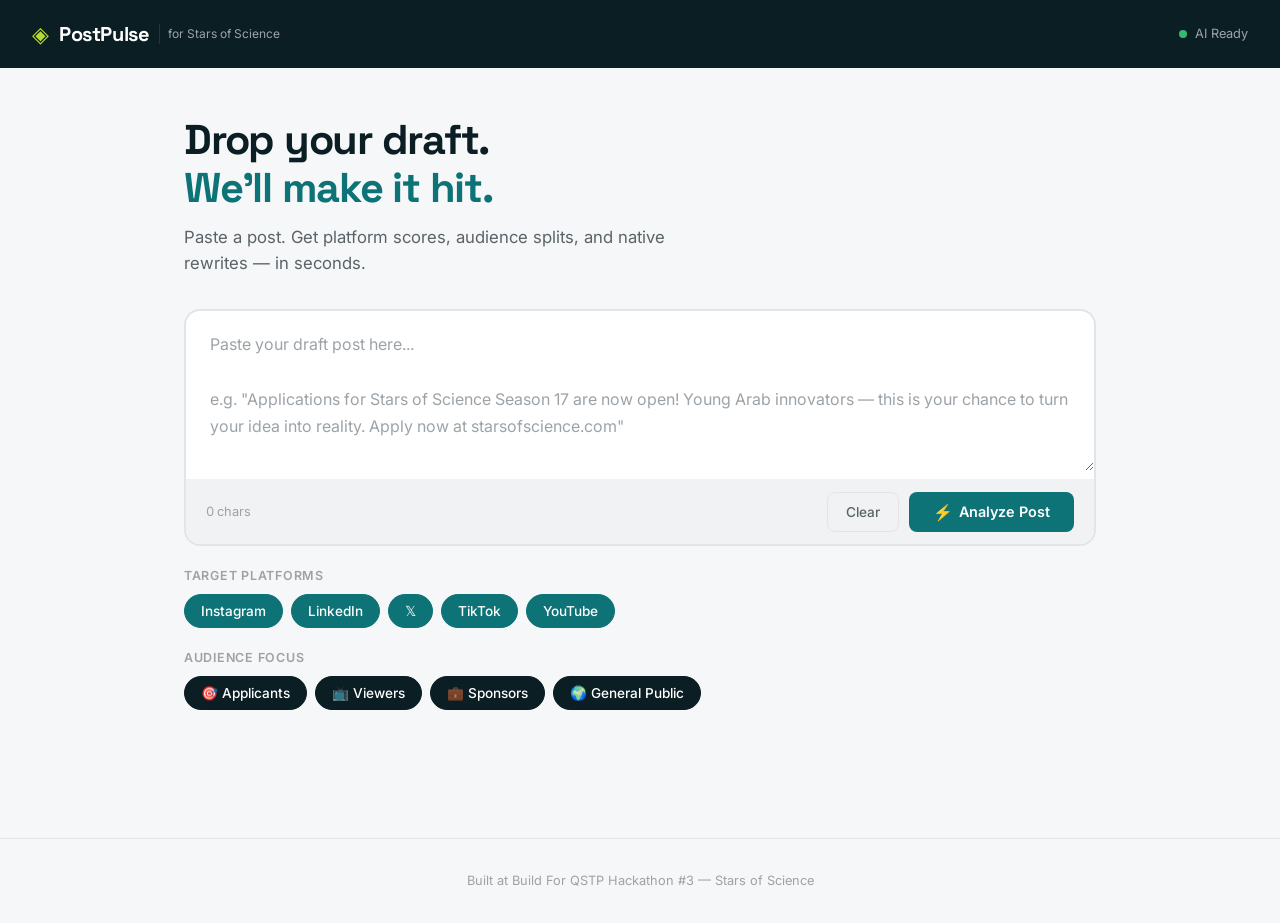
==== index.html @ 99a1c7c1 "front end" ====
<!DOCTYPE html>
<html lang="en">
<head>
  <meta charset="UTF-8">
  <meta name="viewport" content="width=device-width, initial-scale=1.0">
  <title>PostPulse — AI Content Optimizer for Stars of Science</title>
  <link rel="stylesheet" href="styles.css">
  <link rel="preconnect" href="https://fonts.googleapis.com">
  <link href="https://fonts.googleapis.com/css2?family=Inter:wght@400;500;600;700&family=Space+Grotesk:wght@500;700&display=swap" rel="stylesheet">
</head>
<body>

  <!-- TOP BAR -->
  <nav class="topbar">
    <div class="topbar-left">
      <span class="logo-mark">◈</span>
      <span class="logo-text">PostPulse</span>
      <span class="logo-tag">for Stars of Science</span>
    </div>
    <div class="topbar-right">
      <span class="status-dot"></span>
      <span class="status-text">AI Ready</span>
    </div>
  </nav>

  <!-- HERO INPUT -->
  <main>
    <section class="input-section">
      <div class="input-header">
        <h1>Drop your draft.<br><span class="accent">We'll make it hit.</span></h1>
        <p class="subtitle">Paste a post. Get platform scores, audience splits, and native rewrites — in seconds.</p>
      </div>

      <div class="input-area">
        <div class="input-box">
          <textarea id="draft-input" placeholder="Paste your draft post here...&#10;&#10;e.g. &quot;Applications for Stars of Science Season 17 are now open! Young Arab innovators — this is your chance to turn your idea into reality. Apply now at starsofscience.com&quot;"></textarea>
          <div class="input-meta">
            <span class="char-count"><span id="char-count">0</span> chars</span>
            <div class="input-actions">
              <button class="btn-secondary" id="btn-clear">Clear</button>
              <button class="btn-primary" id="btn-analyze">
                <span class="btn-icon">⚡</span> Analyze Post
              </button>
            </div>
          </div>
        </div>

        <div class="platform-select">
          <span class="platform-select-label">Target platforms</span>
          <div class="platform-chips">
            <button class="chip active" data-platform="instagram">Instagram</button>
            <button class="chip active" data-platform="linkedin">LinkedIn</button>
            <button class="chip active" data-platform="x">𝕏</button>
            <button class="chip active" data-platform="tiktok">TikTok</button>
            <button class="chip active" data-platform="youtube">YouTube</button>
          </div>
        </div>

        <div class="audience-select">
          <span class="platform-select-label">Audience focus</span>
          <div class="platform-chips">
            <button class="chip-audience active" data-audience="applicants">🎯 Applicants</button>
            <button class="chip-audience active" data-audience="viewers">📺 Viewers</button>
            <button class="chip-audience active" data-audience="sponsors">💼 Sponsors</button>
            <button class="chip-audience active" data-audience="public">🌍 General Public</button>
          </div>
        </div>
      </div>
    </section>

    <!-- LOADING STATE -->
    <section class="loading-section hidden" id="loading-section">
      <div class="loader-ring"></div>
      <p class="loading-text">Scoring across platforms...</p>
    </section>

    <!-- RESULTS -->
    <section class="results-section hidden" id="results-section">

      <!-- OVERALL SCORE -->
      <div class="results-header">
        <h2>Score Breakdown</h2>
        <p class="results-sub">How your post stacks up on each platform</p>
      </div>

      <div class="score-grid" id="score-grid">
        <!-- filled by JS -->
      </div>

      <!-- DETAIL PANEL -->
      <div class="detail-panel hidden" id="detail-panel">
        <div class="detail-header">
          <h3 id="detail-platform-name">Instagram</h3>
          <div class="detail-score-big" id="detail-score-big">82</div>
        </div>
        <div class="detail-body">
          <div class="detail-breakdown" id="detail-breakdown">
            <!-- filled by JS -->
          </div>
          <div class="detail-suggestions" id="detail-suggestions">
            <!-- filled by JS -->
          </div>
        </div>
      </div>

      <!-- AUDIENCE SPLITS -->
      <div class="audience-section">
        <div class="results-header">
          <h2>Audience Rewrites</h2>
          <p class="results-sub">Same message, tailored for each segment</p>
        </div>
        <div class="audience-grid" id="audience-grid">
          <!-- filled by JS -->
        </div>
      </div>

      <!-- PLATFORM NATIVE REWRITES -->
      <div class="native-section">
        <div class="results-header">
          <h2>Platform-Native Versions</h2>
          <p class="results-sub">Adapted for how each feed actually works</p>
        </div>
        <div class="native-grid" id="native-grid">
          <!-- filled by JS -->
        </div>
      </div>

      <!-- POSTING SCHEDULE -->
      <div class="schedule-section">
        <div class="results-header">
          <h2>Optimal Posting Schedule</h2>
          <p class="results-sub">Best times for MENA audiences — by platform</p>
        </div>
        <div class="schedule-grid" id="schedule-grid">
          <!-- filled by JS -->
        </div>
      </div>

    </section>
  </main>

  <footer class="site-footer">
    <p>Built at Build For QSTP Hackathon #3 — Stars of Science</p>
  </footer>

  <script src="app.js"></script>
</body>
</html>
---- styles.css ----
/* ============================
   POSTPULSE — STYLES
   ============================ */

:root {
  --teal:       #0D7377;
  --teal-dark:  #095456;
  --teal-light: #E8F5F5;
  --lime:       #B8D930;
  --lime-soft:  #E9F2B0;
  --dark:       #0A1E24;
  --dark-mid:   #1A3A42;
  --surface:    #F5F7F8;
  --white:      #FFFFFF;
  --gray-100:   #F0F2F3;
  --gray-200:   #E2E5E7;
  --gray-400:   #9CA3A8;
  --gray-600:   #5A6368;
  --gray-800:   #2C3539;
  --red:        #E8463A;
  --orange:     #F09A3E;
  --green:      #34B872;
  --blue:       #3A8FE8;
  --purple:     #8B5CF6;
  --pink:       #E84693;

  --font-display: 'Space Grotesk', sans-serif;
  --font-body:    'Inter', sans-serif;

  --radius-sm: 8px;
  --radius-md: 12px;
  --radius-lg: 16px;
  --radius-xl: 24px;
}

/* ---- RESET ---- */
*, *::before, *::after { box-sizing: border-box; margin: 0; padding: 0; }
html { font-size: 16px; scroll-behavior: smooth; }
body {
  font-family: var(--font-body);
  background: var(--surface);
  color: var(--gray-800);
  line-height: 1.6;
  -webkit-font-smoothing: antialiased;
}

/* ---- TOPBAR ---- */
.topbar {
  display: flex;
  align-items: center;
  justify-content: space-between;
  padding: 16px 32px;
  background: var(--dark);
  color: var(--white);
  position: sticky;
  top: 0;
  z-index: 100;
}
.topbar-left { display: flex; align-items: center; gap: 10px; }
.logo-mark {
  font-size: 1.4rem;
  color: var(--lime);
}
.logo-text {
  font-family: var(--font-display);
  font-weight: 700;
  font-size: 1.25rem;
  letter-spacing: -0.02em;
}
.logo-tag {
  font-size: 0.75rem;
  color: var(--gray-400);
  padding-left: 8px;
  border-left: 1px solid var(--dark-mid);
}
.topbar-right { display: flex; align-items: center; gap: 8px; }
.status-dot {
  width: 8px; height: 8px;
  background: var(--green);
  border-radius: 50%;
  animation: pulse-dot 2s infinite;
}
.status-text { font-size: 0.8rem; color: var(--gray-400); }

@keyframes pulse-dot {
  0%, 100% { opacity: 1; }
  50% { opacity: 0.4; }
}

/* ---- MAIN ---- */
main {
  max-width: 960px;
  margin: 0 auto;
  padding: 48px 24px 80px;
}

/* ---- INPUT SECTION ---- */
.input-section { margin-bottom: 48px; }

.input-header { margin-bottom: 32px; }
.input-header h1 {
  font-family: var(--font-display);
  font-size: 2.6rem;
  font-weight: 700;
  line-height: 1.15;
  color: var(--dark);
  letter-spacing: -0.03em;
}
.accent { color: var(--teal); }
.subtitle {
  margin-top: 12px;
  font-size: 1.05rem;
  color: var(--gray-600);
  max-width: 520px;
}

.input-area {
  display: flex;
  flex-direction: column;
  gap: 20px;
}

.input-box {
  background: var(--white);
  border: 2px solid var(--gray-200);
  border-radius: var(--radius-lg);
  overflow: hidden;
  transition: border-color 0.2s;
}
.input-box:focus-within {
  border-color: var(--teal);
}

.input-box textarea {
  width: 100%;
  min-height: 160px;
  padding: 20px 24px;
  border: none;
  outline: none;
  font-family: var(--font-body);
  font-size: 1rem;
  color: var(--gray-800);
  resize: vertical;
  line-height: 1.7;
  background: transparent;
}
.input-box textarea::placeholder {
  color: var(--gray-400);
}

.input-meta {
  display: flex;
  align-items: center;
  justify-content: space-between;
  padding: 12px 20px;
  border-top: 1px solid var(--gray-100);
  background: var(--gray-100);
}
.char-count {
  font-size: 0.8rem;
  color: var(--gray-400);
  font-variant-numeric: tabular-nums;
}
.input-actions { display: flex; gap: 10px; }

/* ---- BUTTONS ---- */
.btn-primary {
  display: inline-flex;
  align-items: center;
  gap: 6px;
  padding: 10px 24px;
  background: var(--teal);
  color: var(--white);
  border: none;
  border-radius: var(--radius-sm);
  font-family: var(--font-body);
  font-size: 0.9rem;
  font-weight: 600;
  cursor: pointer;
  transition: background 0.15s, transform 0.1s;
}
.btn-primary:hover { background: var(--teal-dark); }
.btn-primary:active { transform: scale(0.97); }
.btn-primary:disabled {
  opacity: 0.5;
  cursor: not-allowed;
}

.btn-secondary {
  padding: 10px 18px;
  background: transparent;
  color: var(--gray-600);
  border: 1px solid var(--gray-200);
  border-radius: var(--radius-sm);
  font-family: var(--font-body);
  font-size: 0.85rem;
  font-weight: 500;
  cursor: pointer;
  transition: background 0.15s;
}
.btn-secondary:hover { background: var(--gray-200); }

.btn-icon { font-size: 1rem; }

/* ---- CHIPS ---- */
.platform-select, .audience-select {
  display: flex;
  flex-direction: column;
  gap: 8px;
}
.platform-select-label {
  font-size: 0.78rem;
  font-weight: 600;
  text-transform: uppercase;
  letter-spacing: 0.06em;
  color: var(--gray-400);
}
.platform-chips {
  display: flex;
  flex-wrap: wrap;
  gap: 8px;
}

.chip, .chip-audience {
  padding: 8px 16px;
  border-radius: 100px;
  border: 1.5px solid var(--gray-200);
  background: var(--white);
  font-family: var(--font-body);
  font-size: 0.85rem;
  font-weight: 500;
  color: var(--gray-600);
  cursor: pointer;
  transition: all 0.15s;
  user-select: none;
}
.chip:hover, .chip-audience:hover {
  border-color: var(--teal);
  color: var(--teal);
}
.chip.active {
  background: var(--teal);
  border-color: var(--teal);
  color: var(--white);
}
.chip-audience.active {
  background: var(--dark);
  border-color: var(--dark);
  color: var(--white);
}

/* ---- LOADING ---- */
.loading-section {
  display: flex;
  flex-direction: column;
  align-items: center;
  gap: 20px;
  padding: 60px 0;
}
.loader-ring {
  width: 48px; height: 48px;
  border: 4px solid var(--gray-200);
  border-top-color: var(--teal);
  border-radius: 50%;
  animation: spin 0.8s linear infinite;
}
@keyframes spin { to { transform: rotate(360deg); } }

.loading-text {
  font-size: 0.95rem;
  color: var(--gray-400);
  animation: loading-fade 1.5s ease-in-out infinite;
}
@keyframes loading-fade {
  0%, 100% { opacity: 0.5; }
  50% { opacity: 1; }
}

/* ---- RESULTS ---- */
.results-section { animation: fade-up 0.4s ease-out; }
@keyframes fade-up {
  from { opacity: 0; transform: translateY(20px); }
  to { opacity: 1; transform: translateY(0); }
}

.results-header {
  margin-bottom: 20px;
  margin-top: 48px;
}
.results-header:first-child { margin-top: 0; }
.results-header h2 {
  font-family: var(--font-display);
  font-size: 1.6rem;
  font-weight: 700;
  color: var(--dark);
  letter-spacing: -0.02em;
}
.results-sub {
  font-size: 0.9rem;
  color: var(--gray-400);
  margin-top: 4px;
}

/* ---- SCORE GRID ---- */
.score-grid {
  display: grid;
  grid-template-columns: repeat(auto-fit, minmax(160px, 1fr));
  gap: 14px;
}

.score-card {
  background: var(--white);
  border: 2px solid var(--gray-200);
  border-radius: var(--radius-md);
  padding: 24px 20px;
  text-align: center;
  cursor: pointer;
  transition: all 0.2s;
  position: relative;
  overflow: hidden;
}
.score-card::before {
  content: '';
  position: absolute;
  top: 0; left: 0; right: 0;
  height: 4px;
  background: var(--card-accent, var(--teal));
}
.score-card:hover {
  border-color: var(--card-accent, var(--teal));
  transform: translateY(-2px);
  box-shadow: 0 8px 24px rgba(0,0,0,0.06);
}
.score-card.selected {
  border-color: var(--card-accent, var(--teal));
  box-shadow: 0 8px 24px rgba(0,0,0,0.08);
}

.score-platform-name {
  font-size: 0.8rem;
  font-weight: 600;
  text-transform: uppercase;
  letter-spacing: 0.05em;
  color: var(--gray-400);
  margin-bottom: 12px;
}
.score-number {
  font-family: var(--font-display);
  font-size: 2.8rem;
  font-weight: 700;
  line-height: 1;
  margin-bottom: 8px;
}
.score-label {
  font-size: 0.78rem;
  font-weight: 500;
  padding: 3px 10px;
  border-radius: 100px;
  display: inline-block;
}
.score-label.great { background: #DFFBE9; color: #1B7D3E; }
.score-label.good  { background: #E0F2FE; color: #1A6DB0; }
.score-label.okay  { background: #FEF3C7; color: #92640C; }
.score-label.weak  { background: #FEE2E2; color: #B91C1C; }

/* ---- DETAIL PANEL ---- */
.detail-panel {
  background: var(--white);
  border: 2px solid var(--gray-200);
  border-radius: var(--radius-lg);
  margin-top: 20px;
  overflow: hidden;
  animation: fade-up 0.3s ease-out;
}
.detail-header {
  display: flex;
  align-items: center;
  justify-content: space-between;
  padding: 24px 28px;
  background: var(--dark);
  color: var(--white);
}
.detail-header h3 {
  font-family: var(--font-display);
  font-size: 1.2rem;
  font-weight: 700;
}
.detail-score-big {
  font-family: var(--font-display);
  font-size: 2rem;
  font-weight: 700;
  color: var(--lime);
}
.detail-body {
  padding: 28px;
  display: grid;
  grid-template-columns: 1fr 1fr;
  gap: 28px;
}

.detail-breakdown h4,
.detail-suggestions h4 {
  font-size: 0.78rem;
  font-weight: 600;
  text-transform: uppercase;
  letter-spacing: 0.05em;
  color: var(--gray-400);
  margin-bottom: 16px;
}

.breakdown-row {
  display: flex;
  align-items: center;
  justify-content: space-between;
  padding: 10px 0;
  border-bottom: 1px solid var(--gray-100);
}
.breakdown-row:last-child { border-bottom: none; }
.breakdown-label {
  font-size: 0.88rem;
  font-weight: 500;
  color: var(--gray-800);
}
.breakdown-bar-wrap {
  display: flex;
  align-items: center;
  gap: 10px;
  width: 55%;
}
.breakdown-bar {
  flex: 1;
  height: 6px;
  background: var(--gray-100);
  border-radius: 3px;
  overflow: hidden;
}
.breakdown-bar-fill {
  height: 100%;
  border-radius: 3px;
  transition: width 0.6s ease-out;
}
.breakdown-score {
  font-size: 0.82rem;
  font-weight: 600;
  font-variant-numeric: tabular-nums;
  color: var(--gray-600);
  min-width: 28px;
  text-align: right;
}

.suggestion-item {
  display: flex;
  gap: 10px;
  padding: 12px 0;
  border-bottom: 1px solid var(--gray-100);
}
.suggestion-item:last-child { border-bottom: none; }
.suggestion-icon {
  flex-shrink: 0;
  width: 24px;
  height: 24px;
  border-radius: 50%;
  display: flex;
  align-items: center;
  justify-content: center;
  font-size: 0.75rem;
  margin-top: 2px;
}
.suggestion-icon.fix  { background: #FEE2E2; color: var(--red); }
.suggestion-icon.tip  { background: #FEF3C7; color: #92640C; }
.suggestion-icon.good { background: #DFFBE9; color: #1B7D3E; }
.suggestion-text {
  font-size: 0.88rem;
  line-height: 1.5;
  color: var(--gray-600);
}

/* ---- AUDIENCE GRID ---- */
.audience-grid {
  display: grid;
  grid-template-columns: repeat(auto-fit, minmax(420px, 1fr));
  gap: 16px;
}

.audience-card {
  background: var(--white);
  border: 2px solid var(--gray-200);
  border-radius: var(--radius-md);
  overflow: hidden;
  transition: border-color 0.2s;
}
.audience-card:hover { border-color: var(--teal); }

.audience-card-header {
  padding: 14px 20px;
  display: flex;
  align-items: center;
  justify-content: space-between;
  border-bottom: 1px solid var(--gray-100);
}
.audience-card-title {
  font-weight: 600;
  font-size: 0.92rem;
  color: var(--dark);
}
.audience-card-tag {
  font-size: 0.72rem;
  font-weight: 600;
  text-transform: uppercase;
  letter-spacing: 0.05em;
  padding: 3px 10px;
  border-radius: 100px;
  background: var(--teal-light);
  color: var(--teal);
}
.audience-card-body {
  padding: 18px 20px;
}
.audience-card-text {
  font-size: 0.9rem;
  color: var(--gray-600);
  line-height: 1.65;
  white-space: pre-wrap;
}
.audience-card-footer {
  padding: 12px 20px;
  display: flex;
  gap: 8px;
  border-top: 1px solid var(--gray-100);
}
.copy-btn {
  padding: 6px 14px;
  font-size: 0.78rem;
  font-weight: 600;
  border: 1px solid var(--gray-200);
  border-radius: var(--radius-sm);
  background: var(--white);
  color: var(--gray-600);
  cursor: pointer;
  transition: all 0.15s;
}
.copy-btn:hover {
  background: var(--teal);
  color: var(--white);
  border-color: var(--teal);
}

/* ---- NATIVE GRID ---- */
.native-grid {
  display: grid;
  grid-template-columns: 1fr;
  gap: 16px;
}

.native-card {
  background: var(--white);
  border: 2px solid var(--gray-200);
  border-radius: var(--radius-md);
  overflow: hidden;
}
.native-card-header {
  padding: 14px 20px;
  display: flex;
  align-items: center;
  gap: 12px;
  border-bottom: 1px solid var(--gray-100);
}
.native-platform-badge {
  font-size: 0.72rem;
  font-weight: 700;
  text-transform: uppercase;
  letter-spacing: 0.06em;
  padding: 4px 12px;
  border-radius: 100px;
  color: var(--white);
}
.native-format-tag {
  font-size: 0.78rem;
  color: var(--gray-400);
  font-weight: 500;
}
.native-card-body {
  padding: 18px 20px;
}
.native-card-text {
  font-size: 0.9rem;
  color: var(--gray-600);
  line-height: 1.65;
  white-space: pre-wrap;
}
.native-card-footer {
  padding: 12px 20px;
  display: flex;
  align-items: center;
  justify-content: space-between;
  border-top: 1px solid var(--gray-100);
  background: var(--gray-100);
}
.native-meta {
  font-size: 0.78rem;
  color: var(--gray-400);
}

/* ---- SCHEDULE GRID ---- */
.schedule-grid {
  display: grid;
  grid-template-columns: repeat(auto-fit, minmax(160px, 1fr));
  gap: 14px;
}
.schedule-card {
  background: var(--white);
  border: 2px solid var(--gray-200);
  border-radius: var(--radius-md);
  padding: 20px;
  text-align: center;
}
.schedule-platform {
  font-size: 0.75rem;
  font-weight: 600;
  text-transform: uppercase;
  letter-spacing: 0.06em;
  color: var(--gray-400);
  margin-bottom: 10px;
}
.schedule-time {
  font-family: var(--font-display);
  font-size: 1.5rem;
  font-weight: 700;
  color: var(--dark);
}
.schedule-day {
  font-size: 0.82rem;
  color: var(--gray-600);
  margin-top: 4px;
}
.schedule-timezone {
  font-size: 0.72rem;
  color: var(--gray-400);
  margin-top: 8px;
}

/* ---- FOOTER ---- */
.site-footer {
  text-align: center;
  padding: 32px 24px;
  font-size: 0.8rem;
  color: var(--gray-400);
  border-top: 1px solid var(--gray-200);
}

/* ---- UTILITY ---- */
.hidden { display: none !important; }

/* ---- RESPONSIVE ---- */
@media (max-width: 640px) {
  .input-header h1 { font-size: 1.8rem; }
  .score-grid { grid-template-columns: repeat(2, 1fr); }
  .detail-body { grid-template-columns: 1fr; }
  .audience-grid { grid-template-columns: 1fr; }
  main { padding: 32px 16px 60px; }
  .topbar { padding: 12px 16px; }
  .logo-tag { display: none; }
}
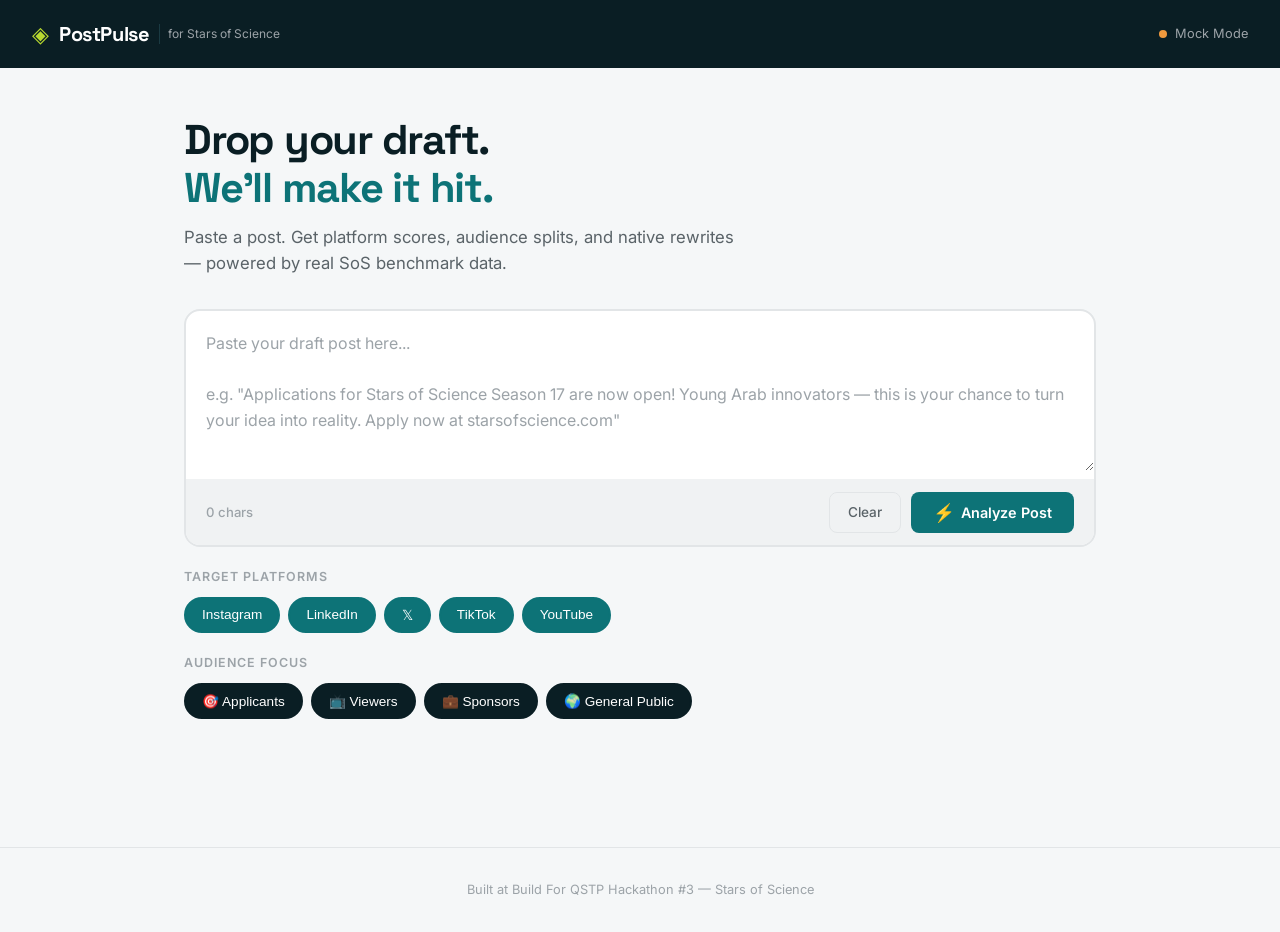
==== commit 05490793: "hi 1" ====
--- a/index.html
+++ b/index.html
@@ -18,8 +18,8 @@
       <span class="logo-tag">for Stars of Science</span>
     </div>
     <div class="topbar-right">
-      <span class="status-dot"></span>
-      <span class="status-text">AI Ready</span>
+      <span class="status-dot" id="api-dot"></span>
+      <span class="status-text" id="api-status">Connecting...</span>
     </div>
   </nav>
 
@@ -28,7 +28,7 @@
     <section class="input-section">
       <div class="input-header">
         <h1>Drop your draft.<br><span class="accent">We'll make it hit.</span></h1>
-        <p class="subtitle">Paste a post. Get platform scores, audience splits, and native rewrites — in seconds.</p>
+        <p class="subtitle">Paste a post. Get platform scores, audience splits, and native rewrites — powered by real SoS benchmark data.</p>
       </div>
 
       <div class="input-area">
@@ -68,19 +68,71 @@
       </div>
     </section>
 
-    <!-- LOADING STATE -->
+    <!-- 3-STEP PIPELINE LOADING -->
     <section class="loading-section hidden" id="loading-section">
-      <div class="loader-ring"></div>
-      <p class="loading-text">Scoring across platforms...</p>
+      <div class="pipeline-steps">
+        <div class="pipeline-step" id="step-benchmark">
+          <div class="step-indicator">
+            <div class="step-spinner"></div>
+            <div class="step-check hidden">✓</div>
+          </div>
+          <div class="step-info">
+            <span class="step-label">Fetching SoS benchmarks</span>
+            <span class="step-detail">Pulling real post performance from social APIs</span>
+          </div>
+        </div>
+        <div class="pipeline-step waiting" id="step-rules">
+          <div class="step-indicator">
+            <div class="step-spinner"></div>
+            <div class="step-check hidden">✓</div>
+          </div>
+          <div class="step-info">
+            <span class="step-label">Running rule checks</span>
+            <span class="step-detail">Character limits, hashtag counts, format validation</span>
+          </div>
+        </div>
+        <div class="pipeline-step waiting" id="step-ai">
+          <div class="step-indicator">
+            <div class="step-spinner"></div>
+            <div class="step-check hidden">✓</div>
+          </div>
+          <div class="step-info">
+            <span class="step-label">AI scoring & rewriting</span>
+            <span class="step-detail">Claude analyzes against benchmarks + rule flags</span>
+          </div>
+        </div>
+      </div>
     </section>
 
     <!-- RESULTS -->
     <section class="results-section hidden" id="results-section">
+
+      <!-- BENCHMARK COMPARISON -->
+      <div class="benchmark-section" id="benchmark-section">
+        <div class="results-header">
+          <h2>SoS Benchmark</h2>
+          <p class="results-sub">How Stars of Science actually performs — your draft is scored against this</p>
+        </div>
+        <div class="benchmark-grid" id="benchmark-grid">
+          <!-- filled by JS -->
+        </div>
+      </div>
+
+      <!-- RULE VIOLATIONS -->
+      <div class="rules-section" id="rules-section">
+        <div class="results-header">
+          <h2>Pre-Flight Check</h2>
+          <p class="results-sub">Hard rule violations caught instantly — before AI even looks at it</p>
+        </div>
+        <div class="rules-list" id="rules-list">
+          <!-- filled by JS -->
+        </div>
+      </div>
 
       <!-- OVERALL SCORE -->
       <div class="results-header">
         <h2>Score Breakdown</h2>
-        <p class="results-sub">How your post stacks up on each platform</p>
+        <p class="results-sub">AI-scored against real SoS performance data</p>
       </div>
 
       <div class="score-grid" id="score-grid">
--- a/styles.css
+++ b/styles.css
@@ -76,10 +76,12 @@
 .topbar-right { display: flex; align-items: center; gap: 8px; }
 .status-dot {
   width: 8px; height: 8px;
-  background: var(--green);
   border-radius: 50%;
+  background: var(--orange);
   animation: pulse-dot 2s infinite;
 }
+.status-dot.live { background: var(--green); }
+.status-dot.mock { background: var(--orange); }
 .status-text { font-size: 0.8rem; color: var(--gray-400); }
 
 @keyframes pulse-dot {
@@ -111,7 +113,7 @@
   margin-top: 12px;
   font-size: 1.05rem;
   color: var(--gray-600);
-  max-width: 520px;
+  max-width: 560px;
 }
 
 .input-area {
@@ -134,19 +136,17 @@
 .input-box textarea {
   width: 100%;
   min-height: 160px;
-  padding: 20px 24px;
+  padding: 20px;
   border: none;
   outline: none;
   font-family: var(--font-body);
   font-size: 1rem;
-  color: var(--gray-800);
+  line-height: 1.6;
+  color: var(--dark);
   resize: vertical;
-  line-height: 1.7;
   background: transparent;
 }
-.input-box textarea::placeholder {
-  color: var(--gray-400);
-}
+.input-box textarea::placeholder { color: var(--gray-400); }
 
 .input-meta {
   display: flex;
@@ -156,11 +156,7 @@
   border-top: 1px solid var(--gray-100);
   background: var(--gray-100);
 }
-.char-count {
-  font-size: 0.8rem;
-  color: var(--gray-400);
-  font-variant-numeric: tabular-nums;
-}
+.char-count { font-size: 0.82rem; color: var(--gray-400); font-weight: 500; }
 .input-actions { display: flex; gap: 10px; }
 
 /* ---- BUTTONS ---- */
@@ -168,7 +164,7 @@
   display: inline-flex;
   align-items: center;
   gap: 6px;
-  padding: 10px 24px;
+  padding: 10px 22px;
   background: var(--teal);
   color: var(--white);
   border: none;
@@ -181,10 +177,8 @@
 }
 .btn-primary:hover { background: var(--teal-dark); }
 .btn-primary:active { transform: scale(0.97); }
-.btn-primary:disabled {
-  opacity: 0.5;
-  cursor: not-allowed;
-}
+.btn-primary:disabled { opacity: 0.5; cursor: not-allowed; }
+.btn-icon { font-size: 1.1rem; }
 
 .btn-secondary {
   padding: 10px 18px;
@@ -196,98 +190,116 @@
   font-size: 0.85rem;
   font-weight: 500;
   cursor: pointer;
-  transition: background 0.15s;
-}
-.btn-secondary:hover { background: var(--gray-200); }
-
-.btn-icon { font-size: 1rem; }
+  transition: border-color 0.15s;
+}
+.btn-secondary:hover { border-color: var(--gray-400); }
 
 /* ---- CHIPS ---- */
-.platform-select, .audience-select {
-  display: flex;
-  flex-direction: column;
-  gap: 8px;
-}
+.platform-select, .audience-select { display: flex; flex-direction: column; gap: 10px; }
 .platform-select-label {
   font-size: 0.78rem;
   font-weight: 600;
   text-transform: uppercase;
-  letter-spacing: 0.06em;
-  color: var(--gray-400);
-}
-.platform-chips {
-  display: flex;
-  flex-wrap: wrap;
-  gap: 8px;
-}
+  letter-spacing: 0.08em;
+  color: var(--gray-400);
+}
+.platform-chips { display: flex; flex-wrap: wrap; gap: 8px; }
 
 .chip, .chip-audience {
   padding: 8px 16px;
   border-radius: 100px;
-  border: 1.5px solid var(--gray-200);
-  background: var(--white);
-  font-family: var(--font-body);
   font-size: 0.85rem;
   font-weight: 500;
-  color: var(--gray-600);
   cursor: pointer;
   transition: all 0.15s;
-  user-select: none;
-}
-.chip:hover, .chip-audience:hover {
-  border-color: var(--teal);
-  color: var(--teal);
+  border: 2px solid var(--gray-200);
+  background: var(--white);
+  color: var(--gray-600);
 }
 .chip.active {
   background: var(--teal);
+  color: var(--white);
   border-color: var(--teal);
-  color: var(--white);
 }
 .chip-audience.active {
   background: var(--dark);
+  color: var(--white);
   border-color: var(--dark);
-  color: var(--white);
-}
-
-/* ---- LOADING ---- */
+}
+
+/* ---- PIPELINE LOADING ---- */
 .loading-section {
+  margin: 32px 0;
+}
+.pipeline-steps {
   display: flex;
   flex-direction: column;
-  align-items: center;
-  gap: 20px;
-  padding: 60px 0;
-}
-.loader-ring {
-  width: 48px; height: 48px;
-  border: 4px solid var(--gray-200);
+  gap: 0;
+  background: var(--white);
+  border: 2px solid var(--gray-200);
+  border-radius: var(--radius-lg);
+  overflow: hidden;
+}
+.pipeline-step {
+  display: flex;
+  align-items: center;
+  gap: 16px;
+  padding: 20px 24px;
+  border-bottom: 1px solid var(--gray-100);
+  transition: opacity 0.3s;
+}
+.pipeline-step:last-child { border-bottom: none; }
+.pipeline-step.waiting { opacity: 0.35; }
+.pipeline-step.active { opacity: 1; }
+.pipeline-step.done { opacity: 1; }
+.pipeline-step.done .step-label { color: var(--green); }
+
+.step-indicator {
+  width: 32px;
+  height: 32px;
+  display: flex;
+  align-items: center;
+  justify-content: center;
+  flex-shrink: 0;
+}
+.step-spinner {
+  width: 24px;
+  height: 24px;
+  border: 3px solid var(--gray-200);
   border-top-color: var(--teal);
   border-radius: 50%;
   animation: spin 0.8s linear infinite;
 }
-@keyframes spin { to { transform: rotate(360deg); } }
-
-.loading-text {
+.pipeline-step.waiting .step-spinner {
+  border-top-color: var(--gray-200);
+  animation: none;
+}
+.pipeline-step.done .step-spinner { display: none; }
+.step-check {
+  font-size: 1.2rem;
+  color: var(--green);
+  font-weight: 700;
+}
+.pipeline-step.done .step-check { display: block !important; }
+
+@keyframes spin {
+  to { transform: rotate(360deg); }
+}
+
+.step-info { display: flex; flex-direction: column; gap: 2px; }
+.step-label {
+  font-weight: 600;
   font-size: 0.95rem;
-  color: var(--gray-400);
-  animation: loading-fade 1.5s ease-in-out infinite;
-}
-@keyframes loading-fade {
-  0%, 100% { opacity: 0.5; }
-  50% { opacity: 1; }
+  color: var(--dark);
+}
+.step-detail {
+  font-size: 0.8rem;
+  color: var(--gray-400);
 }
 
 /* ---- RESULTS ---- */
-.results-section { animation: fade-up 0.4s ease-out; }
-@keyframes fade-up {
-  from { opacity: 0; transform: translateY(20px); }
-  to { opacity: 1; transform: translateY(0); }
-}
-
-.results-header {
-  margin-bottom: 20px;
-  margin-top: 48px;
-}
-.results-header:first-child { margin-top: 0; }
+.results-section { margin-top: 32px; }
+.results-header { margin-bottom: 20px; }
 .results-header h2 {
   font-family: var(--font-display);
   font-size: 1.6rem;
@@ -301,13 +313,123 @@
   margin-top: 4px;
 }
 
+/* ---- BENCHMARK SECTION ---- */
+.benchmark-section {
+  margin-bottom: 40px;
+}
+.benchmark-grid {
+  display: grid;
+  grid-template-columns: repeat(auto-fit, minmax(170px, 1fr));
+  gap: 14px;
+}
+.benchmark-card {
+  background: var(--white);
+  border: 2px solid var(--gray-200);
+  border-radius: var(--radius-md);
+  padding: 20px;
+  display: flex;
+  flex-direction: column;
+  gap: 8px;
+}
+.benchmark-platform {
+  font-size: 0.72rem;
+  font-weight: 600;
+  text-transform: uppercase;
+  letter-spacing: 0.06em;
+  color: var(--gray-400);
+}
+.benchmark-stat {
+  font-family: var(--font-display);
+  font-size: 1.8rem;
+  font-weight: 700;
+  color: var(--dark);
+}
+.benchmark-label {
+  font-size: 0.8rem;
+  color: var(--gray-600);
+}
+.benchmark-detail {
+  font-size: 0.75rem;
+  color: var(--gray-400);
+  margin-top: 4px;
+  line-height: 1.5;
+}
+.benchmark-empty {
+  grid-column: 1 / -1;
+  text-align: center;
+  padding: 24px;
+  color: var(--gray-400);
+  font-size: 0.9rem;
+  background: var(--gray-100);
+  border-radius: var(--radius-md);
+}
+
+/* ---- RULES SECTION ---- */
+.rules-section {
+  margin-bottom: 40px;
+}
+.rules-list {
+  display: flex;
+  flex-direction: column;
+  gap: 8px;
+}
+.rule-item {
+  display: flex;
+  align-items: flex-start;
+  gap: 12px;
+  padding: 14px 18px;
+  border-radius: var(--radius-sm);
+  font-size: 0.88rem;
+  line-height: 1.5;
+}
+.rule-item.fail {
+  background: #FEF2F2;
+  border: 1px solid #FECACA;
+  color: #991B1B;
+}
+.rule-item.warn {
+  background: #FFFBEB;
+  border: 1px solid #FDE68A;
+  color: #92400E;
+}
+.rule-item.pass {
+  background: #F0FDF4;
+  border: 1px solid #BBF7D0;
+  color: #166534;
+}
+.rule-icon {
+  font-size: 1rem;
+  flex-shrink: 0;
+  width: 20px;
+  text-align: center;
+}
+.rule-text { flex: 1; }
+.rule-platform-tag {
+  font-size: 0.72rem;
+  font-weight: 600;
+  text-transform: uppercase;
+  letter-spacing: 0.04em;
+  opacity: 0.7;
+  margin-left: auto;
+  flex-shrink: 0;
+}
+.rules-all-clear {
+  text-align: center;
+  padding: 20px;
+  background: #F0FDF4;
+  border: 1px solid #BBF7D0;
+  border-radius: var(--radius-md);
+  color: #166534;
+  font-weight: 500;
+}
+
 /* ---- SCORE GRID ---- */
 .score-grid {
   display: grid;
-  grid-template-columns: repeat(auto-fit, minmax(160px, 1fr));
+  grid-template-columns: repeat(auto-fit, minmax(140px, 1fr));
   gap: 14px;
-}
-
+  margin-bottom: 24px;
+}
 .score-card {
   background: var(--white);
   border: 2px solid var(--gray-200);
@@ -315,68 +437,58 @@
   padding: 24px 20px;
   text-align: center;
   cursor: pointer;
-  transition: all 0.2s;
-  position: relative;
-  overflow: hidden;
-}
-.score-card::before {
-  content: '';
-  position: absolute;
-  top: 0; left: 0; right: 0;
-  height: 4px;
-  background: var(--card-accent, var(--teal));
+  transition: border-color 0.2s, transform 0.15s, box-shadow 0.2s;
 }
 .score-card:hover {
-  border-color: var(--card-accent, var(--teal));
+  border-color: var(--teal);
   transform: translateY(-2px);
-  box-shadow: 0 8px 24px rgba(0,0,0,0.06);
-}
-.score-card.selected {
-  border-color: var(--card-accent, var(--teal));
-  box-shadow: 0 8px 24px rgba(0,0,0,0.08);
-}
-
+  box-shadow: 0 4px 12px rgba(13,115,119,0.08);
+}
+.score-card.active {
+  border-color: var(--teal);
+  box-shadow: 0 0 0 3px var(--teal-light);
+}
 .score-platform-name {
-  font-size: 0.8rem;
+  font-size: 0.75rem;
   font-weight: 600;
   text-transform: uppercase;
-  letter-spacing: 0.05em;
-  color: var(--gray-400);
-  margin-bottom: 12px;
+  letter-spacing: 0.06em;
+  color: var(--gray-400);
+  margin-bottom: 10px;
 }
 .score-number {
   font-family: var(--font-display);
   font-size: 2.8rem;
   font-weight: 700;
   line-height: 1;
-  margin-bottom: 8px;
 }
 .score-label {
   font-size: 0.78rem;
-  font-weight: 500;
-  padding: 3px 10px;
-  border-radius: 100px;
-  display: inline-block;
-}
-.score-label.great { background: #DFFBE9; color: #1B7D3E; }
-.score-label.good  { background: #E0F2FE; color: #1A6DB0; }
-.score-label.okay  { background: #FEF3C7; color: #92640C; }
-.score-label.weak  { background: #FEE2E2; color: #B91C1C; }
+  color: var(--gray-600);
+  margin-top: 6px;
+}
+.score-vs-benchmark {
+  font-size: 0.72rem;
+  margin-top: 8px;
+  font-weight: 600;
+}
+.score-vs-benchmark.above { color: var(--green); }
+.score-vs-benchmark.below { color: var(--red); }
+.score-vs-benchmark.near { color: var(--orange); }
 
 /* ---- DETAIL PANEL ---- */
 .detail-panel {
   background: var(--white);
   border: 2px solid var(--gray-200);
   border-radius: var(--radius-lg);
-  margin-top: 20px;
+  margin-bottom: 40px;
   overflow: hidden;
-  animation: fade-up 0.3s ease-out;
 }
 .detail-header {
   display: flex;
   align-items: center;
   justify-content: space-between;
-  padding: 24px 28px;
+  padding: 20px 24px;
   background: var(--dark);
   color: var(--white);
 }
@@ -387,25 +499,21 @@
 }
 .detail-score-big {
   font-family: var(--font-display);
-  font-size: 2rem;
+  font-size: 2.2rem;
   font-weight: 700;
   color: var(--lime);
 }
 .detail-body {
-  padding: 28px;
   display: grid;
   grid-template-columns: 1fr 1fr;
-  gap: 28px;
-}
-
-.detail-breakdown h4,
-.detail-suggestions h4 {
-  font-size: 0.78rem;
-  font-weight: 600;
-  text-transform: uppercase;
-  letter-spacing: 0.05em;
-  color: var(--gray-400);
-  margin-bottom: 16px;
+  gap: 0;
+}
+.detail-breakdown {
+  padding: 24px;
+  border-right: 1px solid var(--gray-100);
+}
+.detail-suggestions {
+  padding: 24px;
 }
 
 .breakdown-row {
@@ -416,19 +524,14 @@
   border-bottom: 1px solid var(--gray-100);
 }
 .breakdown-row:last-child { border-bottom: none; }
-.breakdown-label {
-  font-size: 0.88rem;
-  font-weight: 500;
-  color: var(--gray-800);
-}
+.breakdown-label { font-size: 0.85rem; color: var(--gray-600); }
 .breakdown-bar-wrap {
   display: flex;
   align-items: center;
   gap: 10px;
-  width: 55%;
-}
-.breakdown-bar {
-  flex: 1;
+}
+.breakdown-bar-bg {
+  width: 80px;
   height: 6px;
   background: var(--gray-100);
   border-radius: 3px;
@@ -437,65 +540,58 @@
 .breakdown-bar-fill {
   height: 100%;
   border-radius: 3px;
-  transition: width 0.6s ease-out;
+  transition: width 0.5s ease;
 }
 .breakdown-score {
   font-size: 0.82rem;
   font-weight: 600;
-  font-variant-numeric: tabular-nums;
-  color: var(--gray-600);
   min-width: 28px;
   text-align: right;
 }
 
 .suggestion-item {
   display: flex;
+  align-items: flex-start;
   gap: 10px;
-  padding: 12px 0;
+  padding: 10px 0;
   border-bottom: 1px solid var(--gray-100);
 }
 .suggestion-item:last-child { border-bottom: none; }
 .suggestion-icon {
+  width: 22px;
+  height: 22px;
+  border-radius: 50%;
+  display: flex;
+  align-items: center;
+  justify-content: center;
+  font-size: 0.7rem;
+  font-weight: 700;
+  color: var(--white);
   flex-shrink: 0;
-  width: 24px;
-  height: 24px;
-  border-radius: 50%;
-  display: flex;
-  align-items: center;
-  justify-content: center;
-  font-size: 0.75rem;
-  margin-top: 2px;
-}
-.suggestion-icon.fix  { background: #FEE2E2; color: var(--red); }
-.suggestion-icon.tip  { background: #FEF3C7; color: #92640C; }
-.suggestion-icon.good { background: #DFFBE9; color: #1B7D3E; }
-.suggestion-text {
-  font-size: 0.88rem;
-  line-height: 1.5;
-  color: var(--gray-600);
-}
+}
+.suggestion-icon.fix { background: var(--red); }
+.suggestion-icon.tip { background: var(--orange); }
+.suggestion-icon.good { background: var(--green); }
+.suggestion-text { font-size: 0.85rem; color: var(--gray-600); line-height: 1.5; }
 
 /* ---- AUDIENCE GRID ---- */
+.audience-section { margin-bottom: 40px; }
 .audience-grid {
   display: grid;
-  grid-template-columns: repeat(auto-fit, minmax(420px, 1fr));
+  grid-template-columns: repeat(auto-fit, minmax(260px, 1fr));
   gap: 16px;
 }
-
 .audience-card {
   background: var(--white);
   border: 2px solid var(--gray-200);
   border-radius: var(--radius-md);
   overflow: hidden;
-  transition: border-color 0.2s;
-}
-.audience-card:hover { border-color: var(--teal); }
-
+}
 .audience-card-header {
+  display: flex;
+  align-items: center;
+  justify-content: space-between;
   padding: 14px 20px;
-  display: flex;
-  align-items: center;
-  justify-content: space-between;
   border-bottom: 1px solid var(--gray-100);
 }
 .audience-card-title {
@@ -505,19 +601,14 @@
 }
 .audience-card-tag {
   font-size: 0.72rem;
-  font-weight: 600;
-  text-transform: uppercase;
-  letter-spacing: 0.05em;
-  padding: 3px 10px;
-  border-radius: 100px;
-  background: var(--teal-light);
-  color: var(--teal);
+  color: var(--gray-400);
+  font-weight: 500;
 }
 .audience-card-body {
   padding: 18px 20px;
 }
 .audience-card-text {
-  font-size: 0.9rem;
+  font-size: 0.88rem;
   color: var(--gray-600);
   line-height: 1.65;
   white-space: pre-wrap;
@@ -525,33 +616,32 @@
 .audience-card-footer {
   padding: 12px 20px;
   display: flex;
-  gap: 8px;
+  justify-content: flex-end;
   border-top: 1px solid var(--gray-100);
+  background: var(--gray-100);
 }
 .copy-btn {
   padding: 6px 14px;
   font-size: 0.78rem;
   font-weight: 600;
   border: 1px solid var(--gray-200);
+  background: var(--white);
   border-radius: var(--radius-sm);
-  background: var(--white);
-  color: var(--gray-600);
   cursor: pointer;
   transition: all 0.15s;
 }
 .copy-btn:hover {
-  background: var(--teal);
-  color: var(--white);
   border-color: var(--teal);
+  color: var(--teal);
 }
 
 /* ---- NATIVE GRID ---- */
+.native-section { margin-bottom: 40px; }
 .native-grid {
   display: grid;
-  grid-template-columns: 1fr;
+  grid-template-columns: repeat(auto-fit, minmax(280px, 1fr));
   gap: 16px;
 }
-
 .native-card {
   background: var(--white);
   border: 2px solid var(--gray-200);
@@ -559,10 +649,10 @@
   overflow: hidden;
 }
 .native-card-header {
-  padding: 14px 20px;
-  display: flex;
-  align-items: center;
-  gap: 12px;
+  display: flex;
+  align-items: center;
+  justify-content: space-between;
+  padding: 12px 20px;
   border-bottom: 1px solid var(--gray-100);
 }
 .native-platform-badge {
@@ -657,7 +747,10 @@
   .score-grid { grid-template-columns: repeat(2, 1fr); }
   .detail-body { grid-template-columns: 1fr; }
   .audience-grid { grid-template-columns: 1fr; }
+  .native-grid { grid-template-columns: 1fr; }
+  .benchmark-grid { grid-template-columns: repeat(2, 1fr); }
   main { padding: 32px 16px 60px; }
   .topbar { padding: 12px 16px; }
   .logo-tag { display: none; }
-}
+  .pipeline-step { padding: 14px 16px; }
+}
